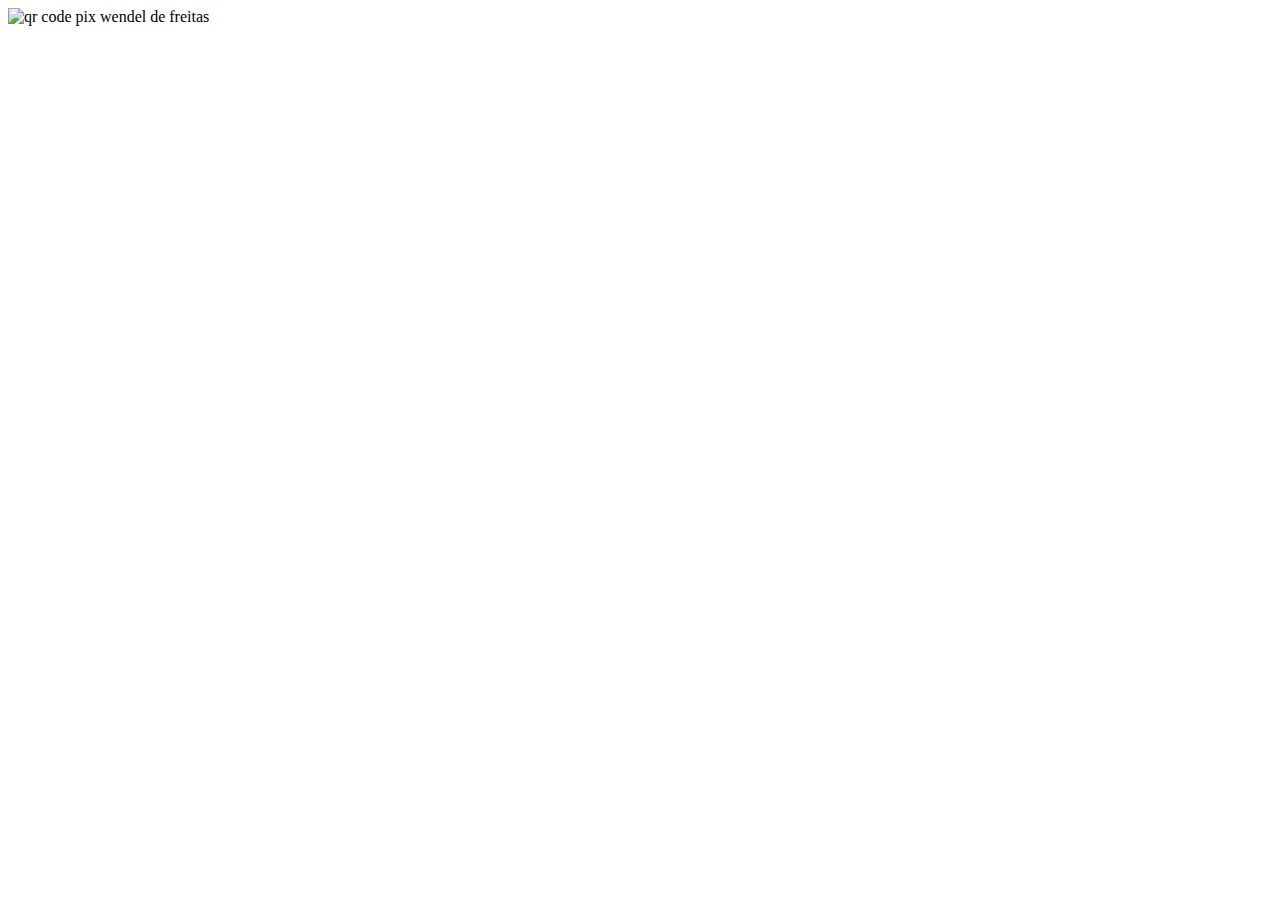
==== home.html @ f314067a "create home.html" ====
<!DOCTYPE html>
<html lang="pt-br">
	<head>
		<meta charset="UTF-8" />
		<meta name="viewport" content="width=device-width, initial-scale=1.0" />
		<title>PIX WENDEL</title>
		<meta name="description" content="QR CODE do pix, wendel de freitas" />
	</head>
	<body>
		<div>
			<img src="qrcode.jpeg" alt="qr code pix wendel de freitas" />
		</div>
	</body>
</html>
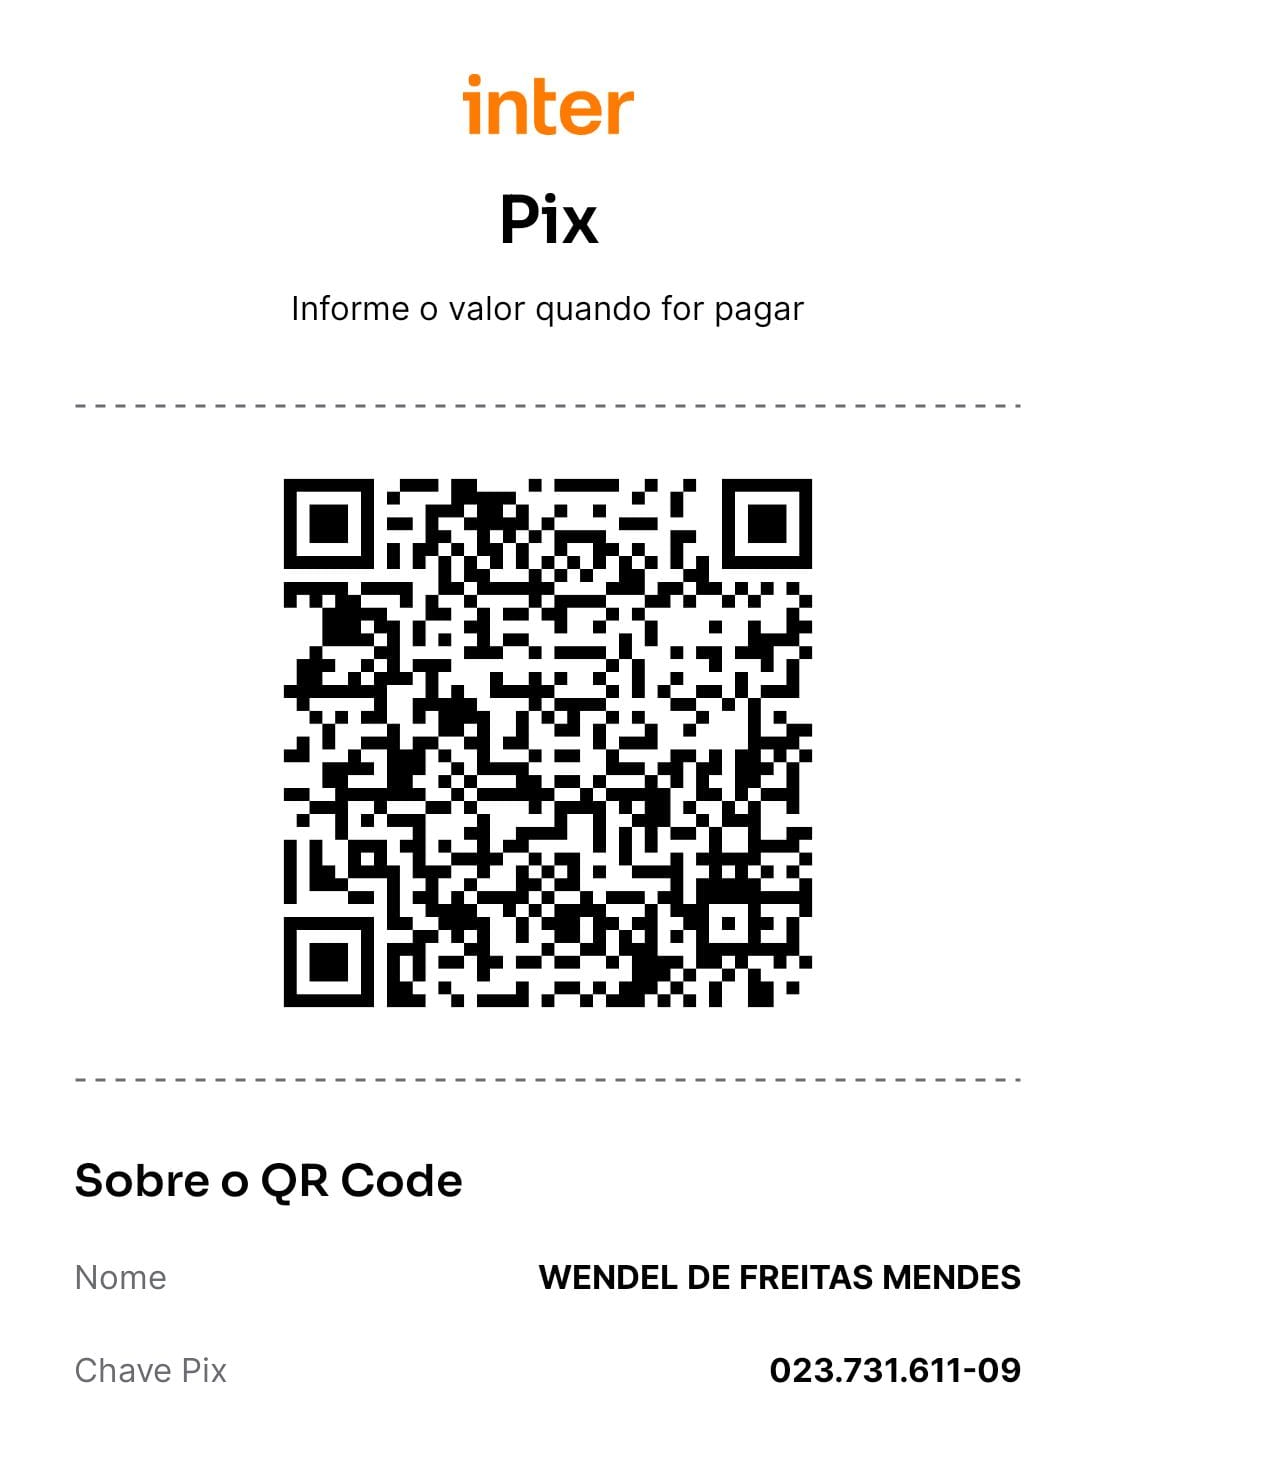
==== commit 36d9dc39: "updatade home" ====
--- a/home.html
+++ b/home.html
@@ -5,10 +5,15 @@
 		<meta name="viewport" content="width=device-width, initial-scale=1.0" />
 		<title>PIX WENDEL</title>
 		<meta name="description" content="QR CODE do pix, wendel de freitas" />
+		<link rel="stylesheet" href="home.css" />
 	</head>
 	<body>
-		<div>
-			<img src="qrcode.jpeg" alt="qr code pix wendel de freitas" />
+		<div class="container">
+			<img
+				class="qrcode"
+				src="qrcode.jpeg"
+				alt="qr code pix wendel de freitas"
+			/>
 		</div>
 	</body>
 </html>
